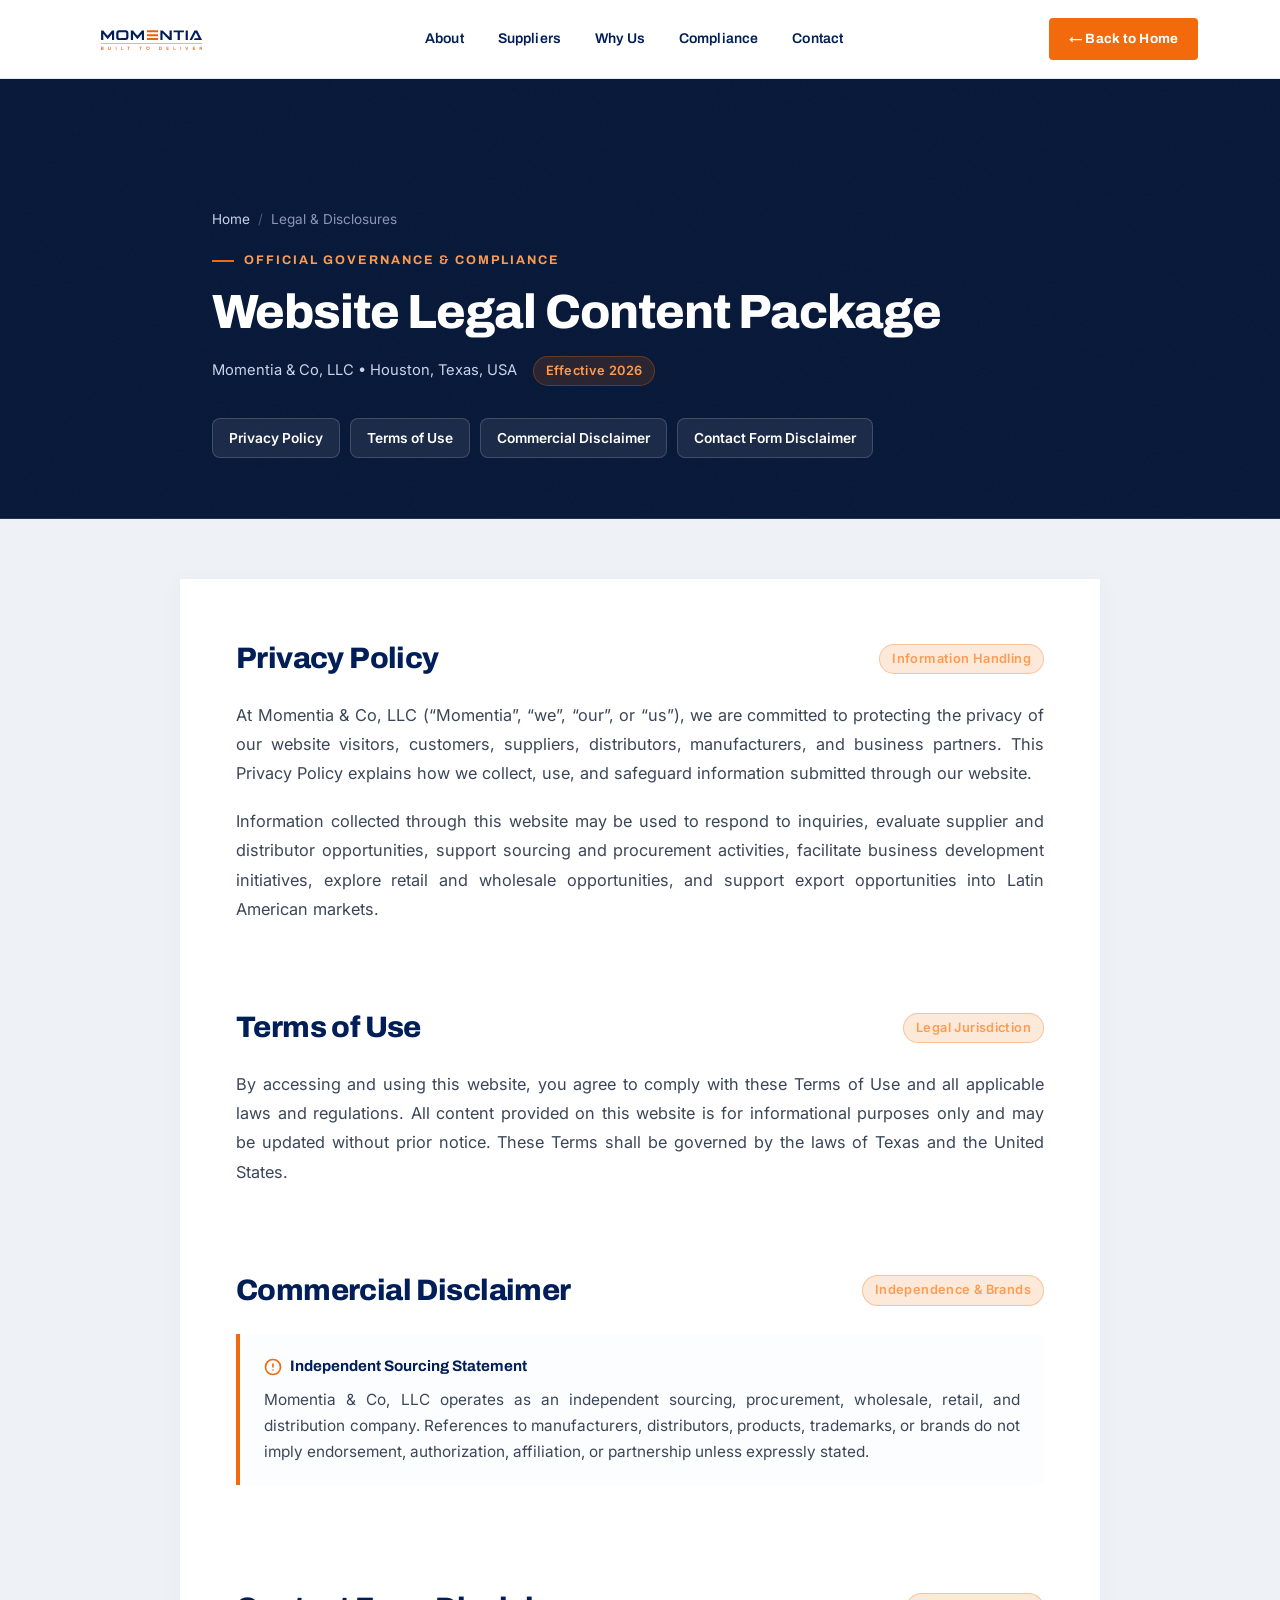
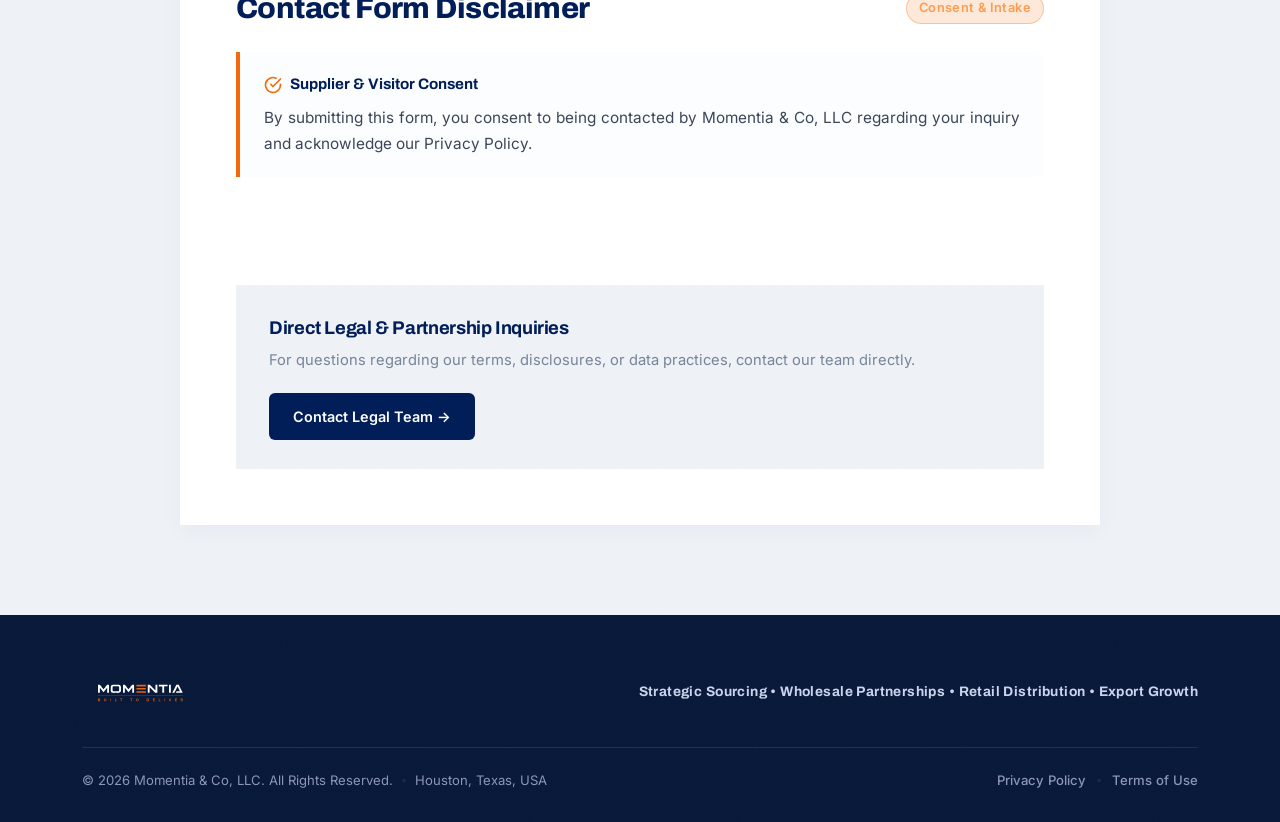
==== legal.html @ c792032f "feat: update branding to Momentia & Co, LLC, add legal portal, and refine intro/footer layout" ====
<!DOCTYPE html>
<html lang="en">
<head>
  <meta charset="UTF-8">
  <meta name="viewport" content="width=device-width, initial-scale=1.0">
  <title>Privacy Policy &amp; Terms of Use | Momentia &amp; Co, LLC</title>
  <meta name="description" content="Official Privacy Policy, Terms of Use, and Commercial Disclaimers for Momentia &amp; Co, LLC — Strategic Sourcing, Wholesale Partnerships, and Retail Distribution in Houston, Texas, USA.">
  <meta name="author" content="Momentia &amp; Co, LLC">
  <meta name="robots" content="index, follow">

  <!-- Favicons Multi-Resolución Anti-Caché -->
  <link rel="icon" type="image/x-icon" href="favicon.ico?v=3">
  <link rel="icon" type="image/png" sizes="32x32" href="assets/icons/favicon-32x32.png?v=3">
  <link rel="icon" type="image/png" sizes="16x16" href="assets/icons/favicon-16x16.png?v=3">
  <link rel="apple-touch-icon" sizes="180x180" href="assets/icons/apple-touch-icon.png?v=3">

  <!-- Tipografía Oficial Google Fonts -->
  <link rel="preconnect" href="https://fonts.googleapis.com">
  <link rel="preconnect" href="https://fonts.gstatic.com" crossorigin>
  <link href="https://fonts.googleapis.com/css2?family=Archivo:wght@500;600;700;800;900&family=Inter:wght@400;500;600;700&display=swap" rel="stylesheet">

  <!-- Estilos Modulares -->
  <link rel="stylesheet" href="css/main.css">
</head>
<body>

  <!-- ==================== CABECERA / NAVEGACIÓN ==================== -->
  <header id="header">
    <div class="nav">
      <a href="index.html" class="brand" aria-label="Momentia &amp; Co, LLC Home">
        <img class="brand-logo" src="assets/images/logo-momentia.svg" alt="Momentia &amp; Co, LLC — Built to Deliver" width="137" height="50">
      </a>

      <!-- Botón Hamburguesa para Móvil -->
      <button class="nav-toggle" aria-label="Toggle navigation menu" aria-expanded="false" aria-controls="primary-nav">
        <span class="nav-toggle-icon"></span>
      </button>

      <!-- Enlaces de Navegación -->
      <nav id="primary-nav" class="nav-links">
        <a href="index.html#about">About</a>
        <a href="index.html#suppliers">Suppliers</a>
        <a href="index.html#why">Why Us</a>
        <a href="index.html#compliance">Compliance</a>
        <a href="index.html#contact">Contact</a>
      </nav>

      <a href="index.html" class="nav-cta">&larr; Back to Home</a>
    </div>
  </header>

  <main>
    <!-- ==================== HERO LEGAL ==================== -->
    <section class="legal-hero">
      <div class="wrap legal-hero-inner">
        <div class="legal-breadcrumb">
          <a href="index.html">Home</a>
          <span class="sep">/</span>
          <span>Legal &amp; Disclosures</span>
        </div>

        <p class="eyebrow" style="color: #ff9b50;">Official Governance &amp; Compliance</p>
        <h1>Website Legal Content Package</h1>

        <div class="legal-hero-meta">
          <span>Momentia &amp; Co, LLC &bull; Houston, Texas, USA</span>
          <span class="legal-badge">Effective 2026</span>
        </div>

        <div class="legal-nav-pills" role="navigation" aria-label="Quick jump to legal sections">
          <a href="#privacy" class="legal-nav-pill">Privacy Policy</a>
          <a href="#terms" class="legal-nav-pill">Terms of Use</a>
          <a href="#commercial-disclaimer" class="legal-nav-pill">Commercial Disclaimer</a>
          <a href="#contact-disclaimer" class="legal-nav-pill">Contact Form Disclaimer</a>
        </div>
      </div>
    </section>

    <!-- ==================== CONTENIDO LEGAL ==================== -->
    <section class="legal-body">
      <div class="wrap">
        <article class="legal-card">

          <!-- 1. PRIVACY POLICY -->
          <div class="legal-section" id="privacy">
            <div class="legal-section-header">
              <h2>Privacy Policy</h2>
              <span class="legal-badge">Information Handling</span>
            </div>
            <p>At Momentia &amp; Co, LLC (&ldquo;Momentia&rdquo;, &ldquo;we&rdquo;, &ldquo;our&rdquo;, or &ldquo;us&rdquo;), we are committed to protecting the privacy of our website visitors, customers, suppliers, distributors, manufacturers, and business partners. This Privacy Policy explains how we collect, use, and safeguard information submitted through our website.</p>
            <p>Information collected through this website may be used to respond to inquiries, evaluate supplier and distributor opportunities, support sourcing and procurement activities, facilitate business development initiatives, explore retail and wholesale opportunities, and support export opportunities into Latin American markets.</p>
          </div>

          <!-- 2. TERMS OF USE -->
          <div class="legal-section" id="terms">
            <div class="legal-section-header">
              <h2>Terms of Use</h2>
              <span class="legal-badge">Legal Jurisdiction</span>
            </div>
            <p>By accessing and using this website, you agree to comply with these Terms of Use and all applicable laws and regulations. All content provided on this website is for informational purposes only and may be updated without prior notice. These Terms shall be governed by the laws of Texas and the United States.</p>
          </div>

          <!-- 3. COMMERCIAL DISCLAIMER -->
          <div class="legal-section" id="commercial-disclaimer">
            <div class="legal-section-header">
              <h2>Commercial Disclaimer</h2>
              <span class="legal-badge">Independence &amp; Brands</span>
            </div>
            <div class="legal-callout">
              <div class="legal-callout-title">
                <svg width="18" height="18" viewBox="0 0 24 24" fill="none" stroke="currentColor" stroke-width="2.2" stroke-linecap="round" stroke-linejoin="round" style="color: var(--orange);">
                  <circle cx="12" cy="12" r="10"></circle>
                  <line x1="12" y1="8" x2="12" y2="12"></line>
                  <line x1="12" y1="16" x2="12.01" y2="16"></line>
                </svg>
                Independent Sourcing Statement
              </div>
              <p>Momentia &amp; Co, LLC operates as an independent sourcing, procurement, wholesale, retail, and distribution company. References to manufacturers, distributors, products, trademarks, or brands do not imply endorsement, authorization, affiliation, or partnership unless expressly stated.</p>
            </div>
          </div>

          <!-- 4. CONTACT FORM DISCLAIMER -->
          <div class="legal-section" id="contact-disclaimer">
            <div class="legal-section-header">
              <h2>Contact Form Disclaimer</h2>
              <span class="legal-badge">Consent &amp; Intake</span>
            </div>
            <div class="legal-callout">
              <div class="legal-callout-title">
                <svg width="18" height="18" viewBox="0 0 24 24" fill="none" stroke="currentColor" stroke-width="2.2" stroke-linecap="round" stroke-linejoin="round" style="color: var(--orange);">
                  <path d="M22 11.08V12a10 10 0 1 1-5.93-9.14"></path>
                  <polyline points="22 4 12 14.01 9 11.01"></polyline>
                </svg>
                Supplier &amp; Visitor Consent
              </div>
              <p>By submitting this form, you consent to being contacted by Momentia &amp; Co, LLC regarding your inquiry and acknowledge our Privacy Policy.</p>
            </div>
          </div>

          <!-- Contact Box -->
          <div class="legal-contact-box">
            <div class="legal-contact-text">
              <h3>Direct Legal &amp; Partnership Inquiries</h3>
              <p>For questions regarding our terms, disclosures, or data practices, contact our team directly.</p>
            </div>
            <a href="mailto:partnerships@momentiallc.com" class="legal-contact-btn">
              Contact Legal Team &rarr;
            </a>
          </div>

        </article>
      </div>
    </section>
  </main>

  <!-- ==================== PIE DE PÁGINA ==================== -->
  <footer>
    <div class="wrap">
      <div class="footer-top">
        <a href="index.html" class="brand" aria-label="Momentia &amp; Co, LLC Home">
          <img class="brand-logo" src="assets/images/logo-momentia-white.svg" alt="Momentia &amp; Co, LLC — Built to Deliver" width="115" height="42">
        </a>
        <div class="footer-tag">Strategic Sourcing &bull; Wholesale Partnerships &bull; Retail Distribution &bull; Export Growth</div>
      </div>
      <div class="footer-bottom">
        <div class="footer-copy">
          <span>&copy; 2026 Momentia &amp; Co, LLC. All Rights Reserved.</span>
          <span class="footer-sep">&bull;</span>
          <span>Houston, Texas, USA</span>
        </div>
        <div class="footer-links">
          <a href="#privacy">Privacy Policy</a>
          <span class="footer-sep">&bull;</span>
          <a href="#terms">Terms of Use</a>
        </div>
      </div>
    </div>
  </footer>

  <!-- Script Modular ES6+ -->
  <script type="module" src="js/main.js"></script>
</body>
</html>
---- css/main.css ----
/**
 * main.css - Hoja de Estilos Maestra de Momentia & Co, LLC
 * Orquesta la arquitectura modular en orden de cascada y especificidad:
 * 1. Tokens y Variables
 * 2. Reset y Reglas Base
 * 3. Layout (Cabecera y Pie de Página)
 * 4. Componentes Específicos
 */

/* 1. Design Tokens */
@import url('variables.css');

/* 2. Reset y Base */
@import url('base.css');

/* 3. Layout */
@import url('layout/header.css');
@import url('layout/footer.css');

/* 4. Componentes */
@import url('components/hero.css');
@import url('components/intro.css');
@import url('components/about.css');
@import url('components/suppliers.css');
@import url('components/why.css');
@import url('components/leadership.css');
@import url('components/compliance.css');
@import url('components/contact.css');
@import url('components/legal.css');
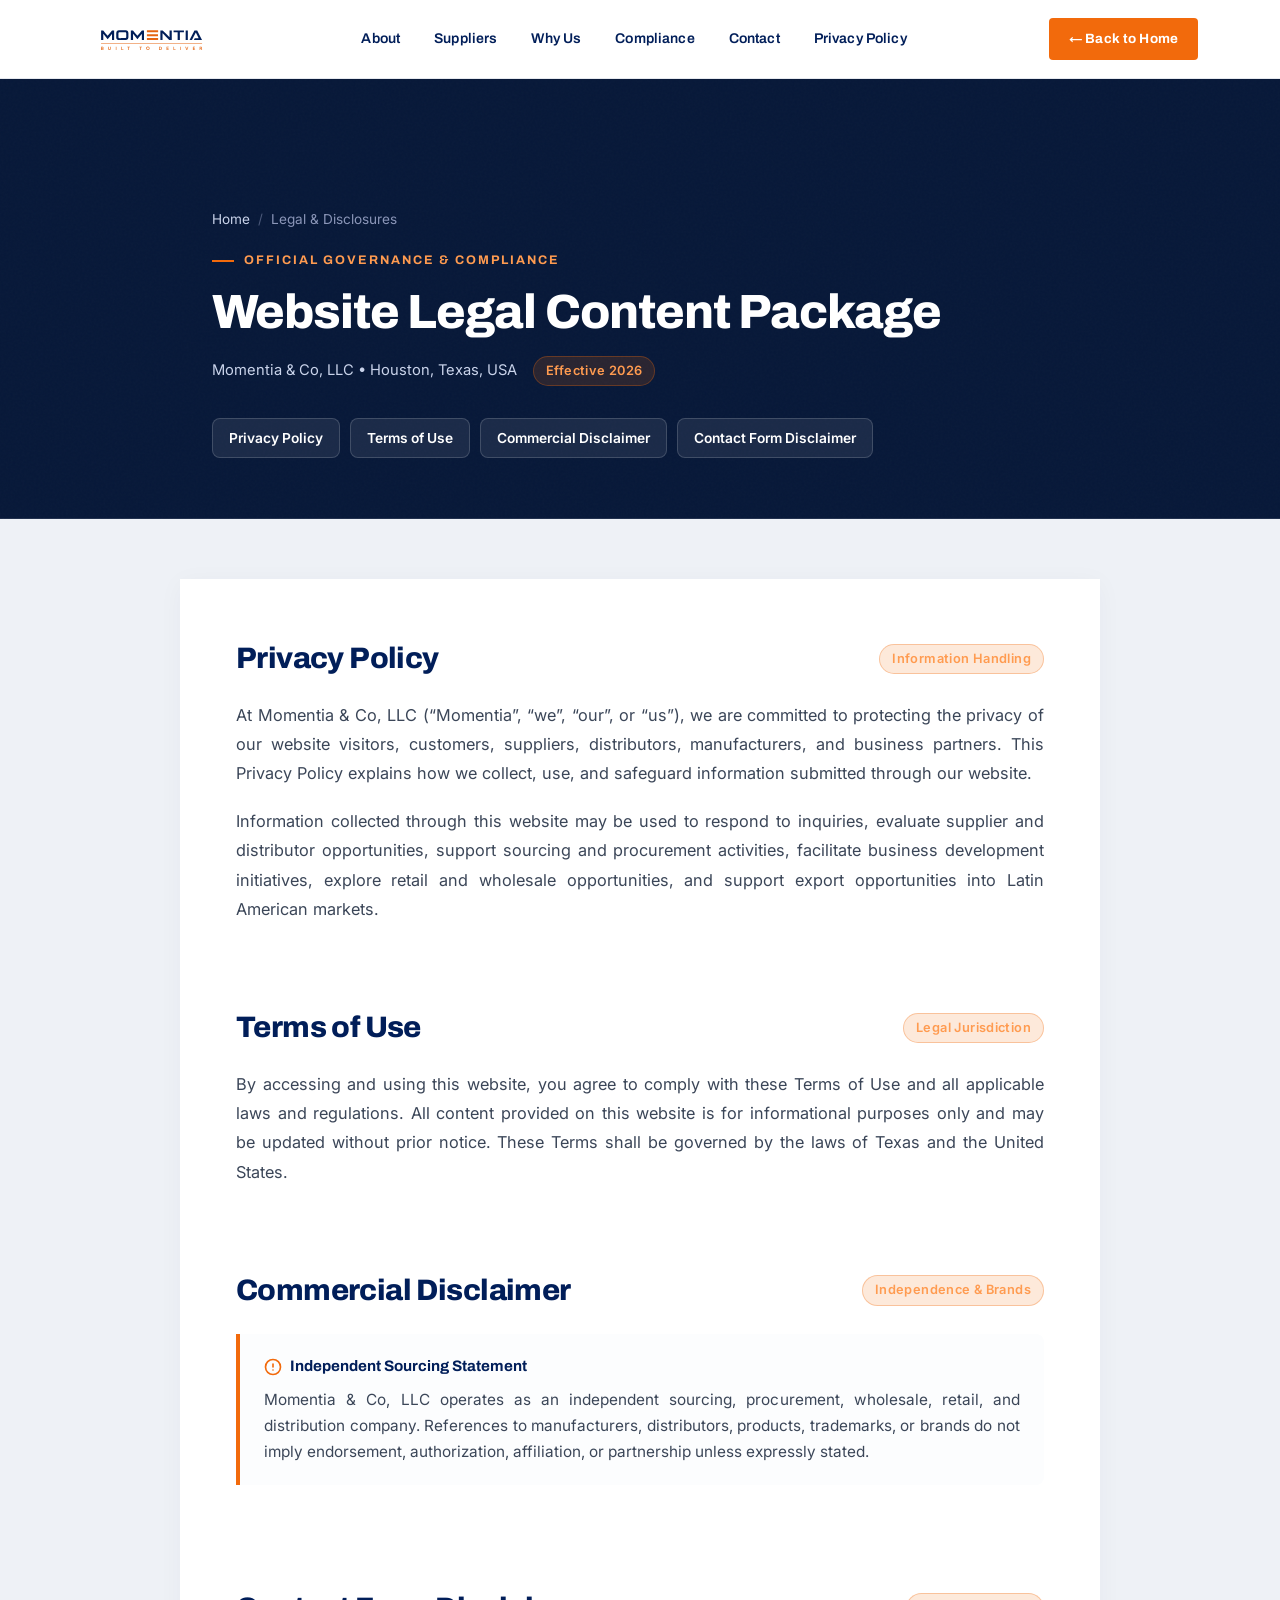
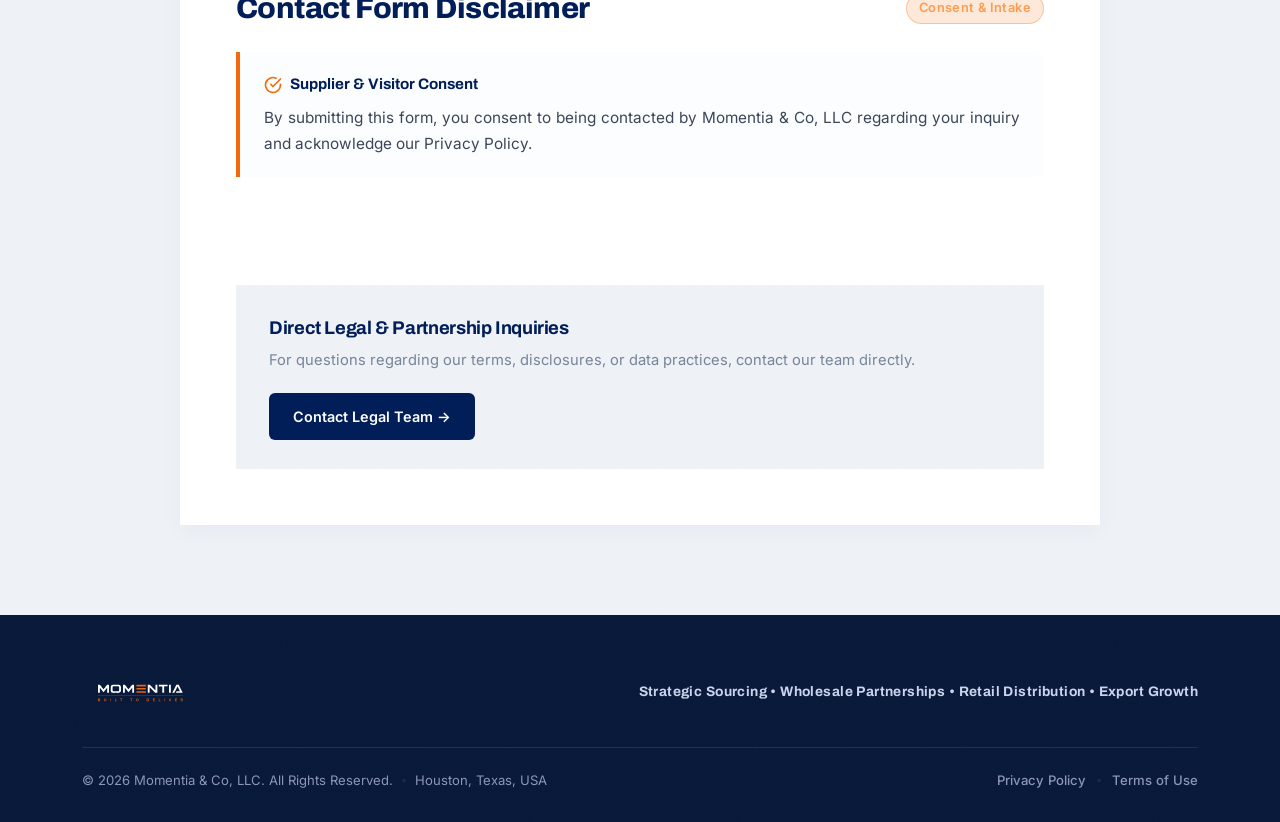
==== commit 7688f3ec: "feat: add Privacy Policy to header navigation, open legal portal from top, and stack mobile pills ve" ====
--- a/legal.html
+++ b/legal.html
@@ -43,6 +43,7 @@
         <a href="index.html#why">Why Us</a>
         <a href="index.html#compliance">Compliance</a>
         <a href="index.html#contact">Contact</a>
+        <a href="#privacy" class="active">Privacy Policy</a>
       </nav>
 
       <a href="index.html" class="nav-cta">&larr; Back to Home</a>
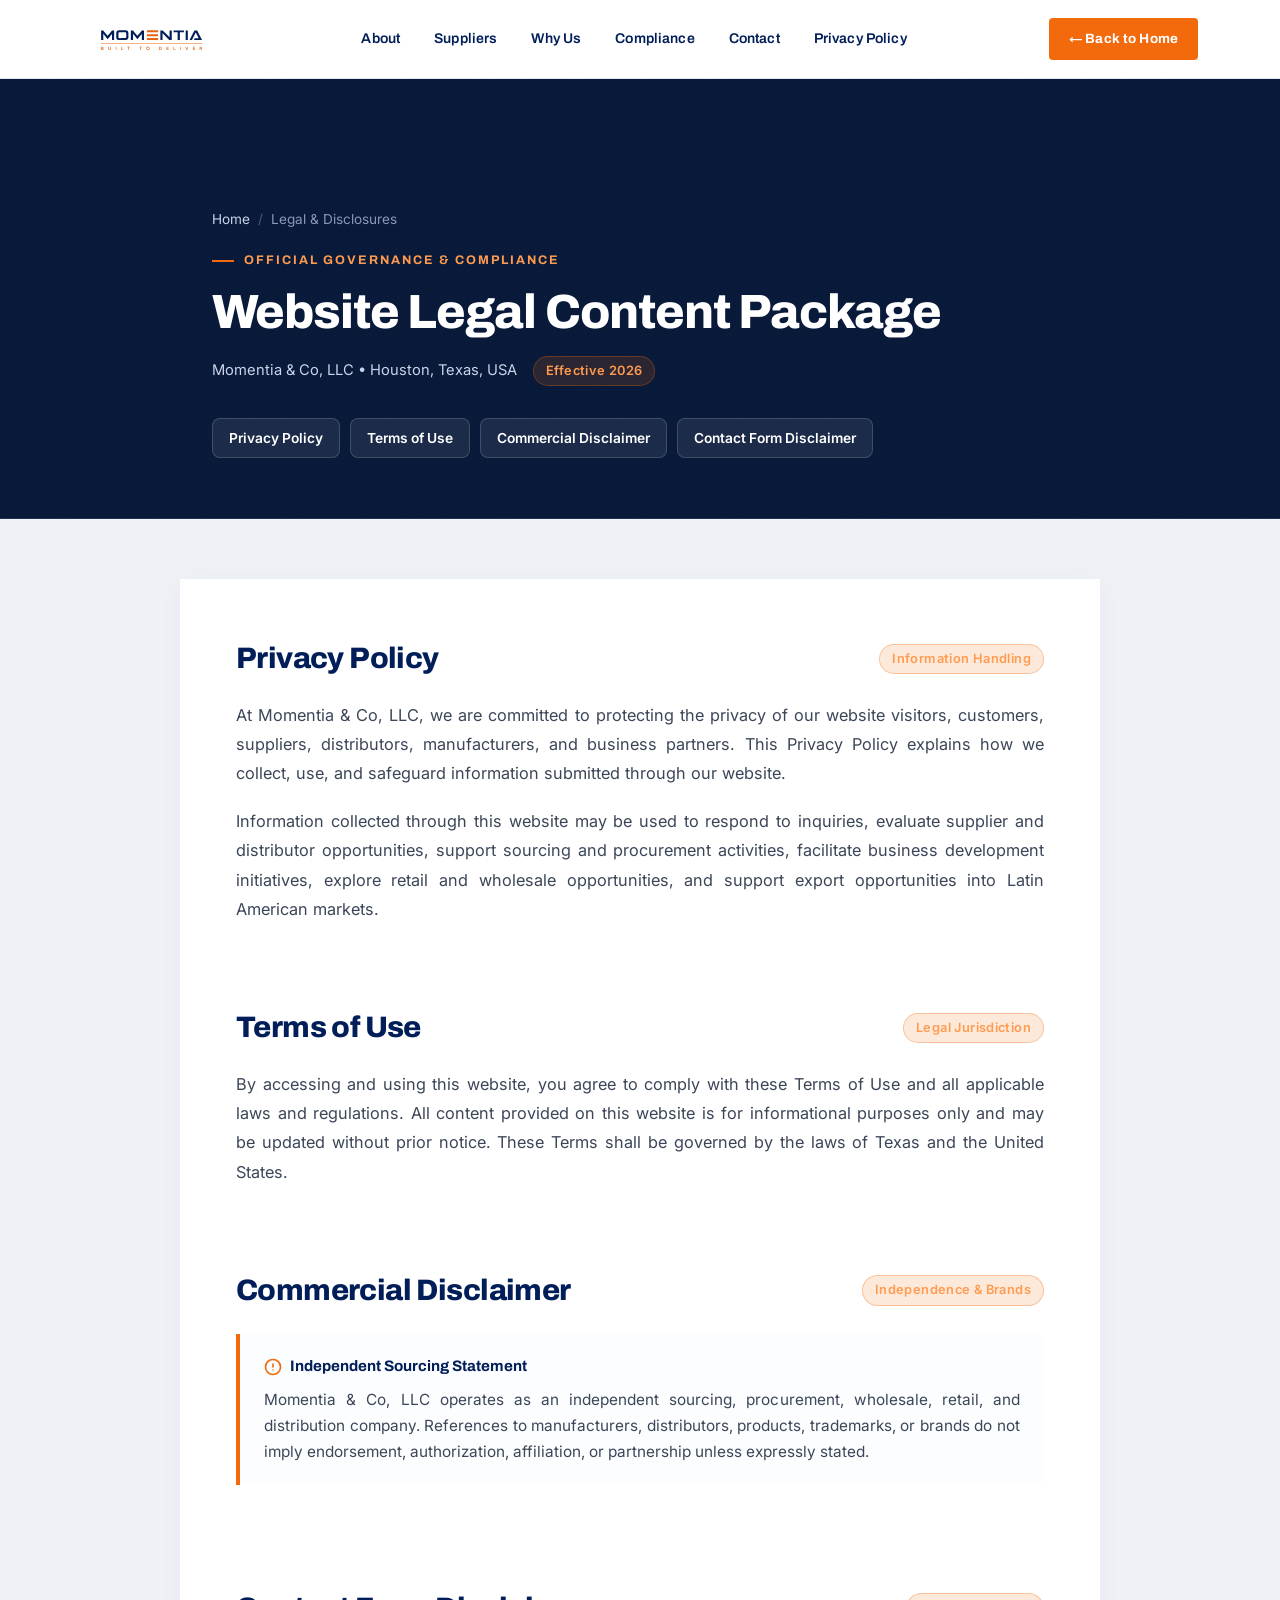
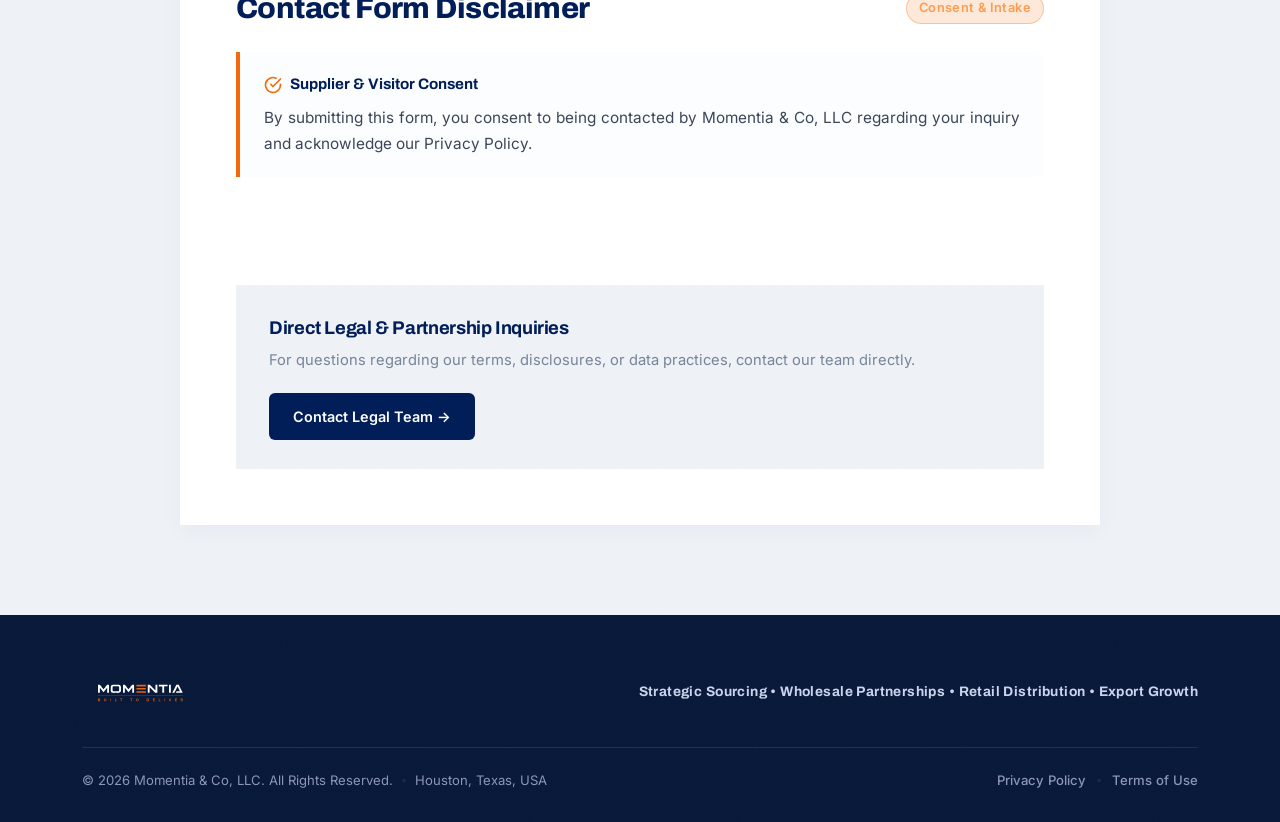
==== commit ffe9c459: "feat: add executive directory, update official contact to business@momentiaco.com, and refine distri" ====
--- a/legal.html
+++ b/legal.html
@@ -88,7 +88,7 @@
               <h2>Privacy Policy</h2>
               <span class="legal-badge">Information Handling</span>
             </div>
-            <p>At Momentia &amp; Co, LLC (&ldquo;Momentia&rdquo;, &ldquo;we&rdquo;, &ldquo;our&rdquo;, or &ldquo;us&rdquo;), we are committed to protecting the privacy of our website visitors, customers, suppliers, distributors, manufacturers, and business partners. This Privacy Policy explains how we collect, use, and safeguard information submitted through our website.</p>
+            <p>At Momentia &amp; Co, LLC, we are committed to protecting the privacy of our website visitors, customers, suppliers, distributors, manufacturers, and business partners. This Privacy Policy explains how we collect, use, and safeguard information submitted through our website.</p>
             <p>Information collected through this website may be used to respond to inquiries, evaluate supplier and distributor opportunities, support sourcing and procurement activities, facilitate business development initiatives, explore retail and wholesale opportunities, and support export opportunities into Latin American markets.</p>
           </div>
 
@@ -144,7 +144,7 @@
               <h3>Direct Legal &amp; Partnership Inquiries</h3>
               <p>For questions regarding our terms, disclosures, or data practices, contact our team directly.</p>
             </div>
-            <a href="mailto:partnerships@momentiallc.com" class="legal-contact-btn">
+            <a href="mailto:business@momentiaco.com" class="legal-contact-btn">
               Contact Legal Team &rarr;
             </a>
           </div>
--- a/css/main.css
+++ b/css/main.css
@@ -25,5 +25,6 @@
 @import url('components/why.css');
 @import url('components/leadership.css');
 @import url('components/compliance.css');
+@import url('components/directory.css');
 @import url('components/contact.css');
 @import url('components/legal.css');
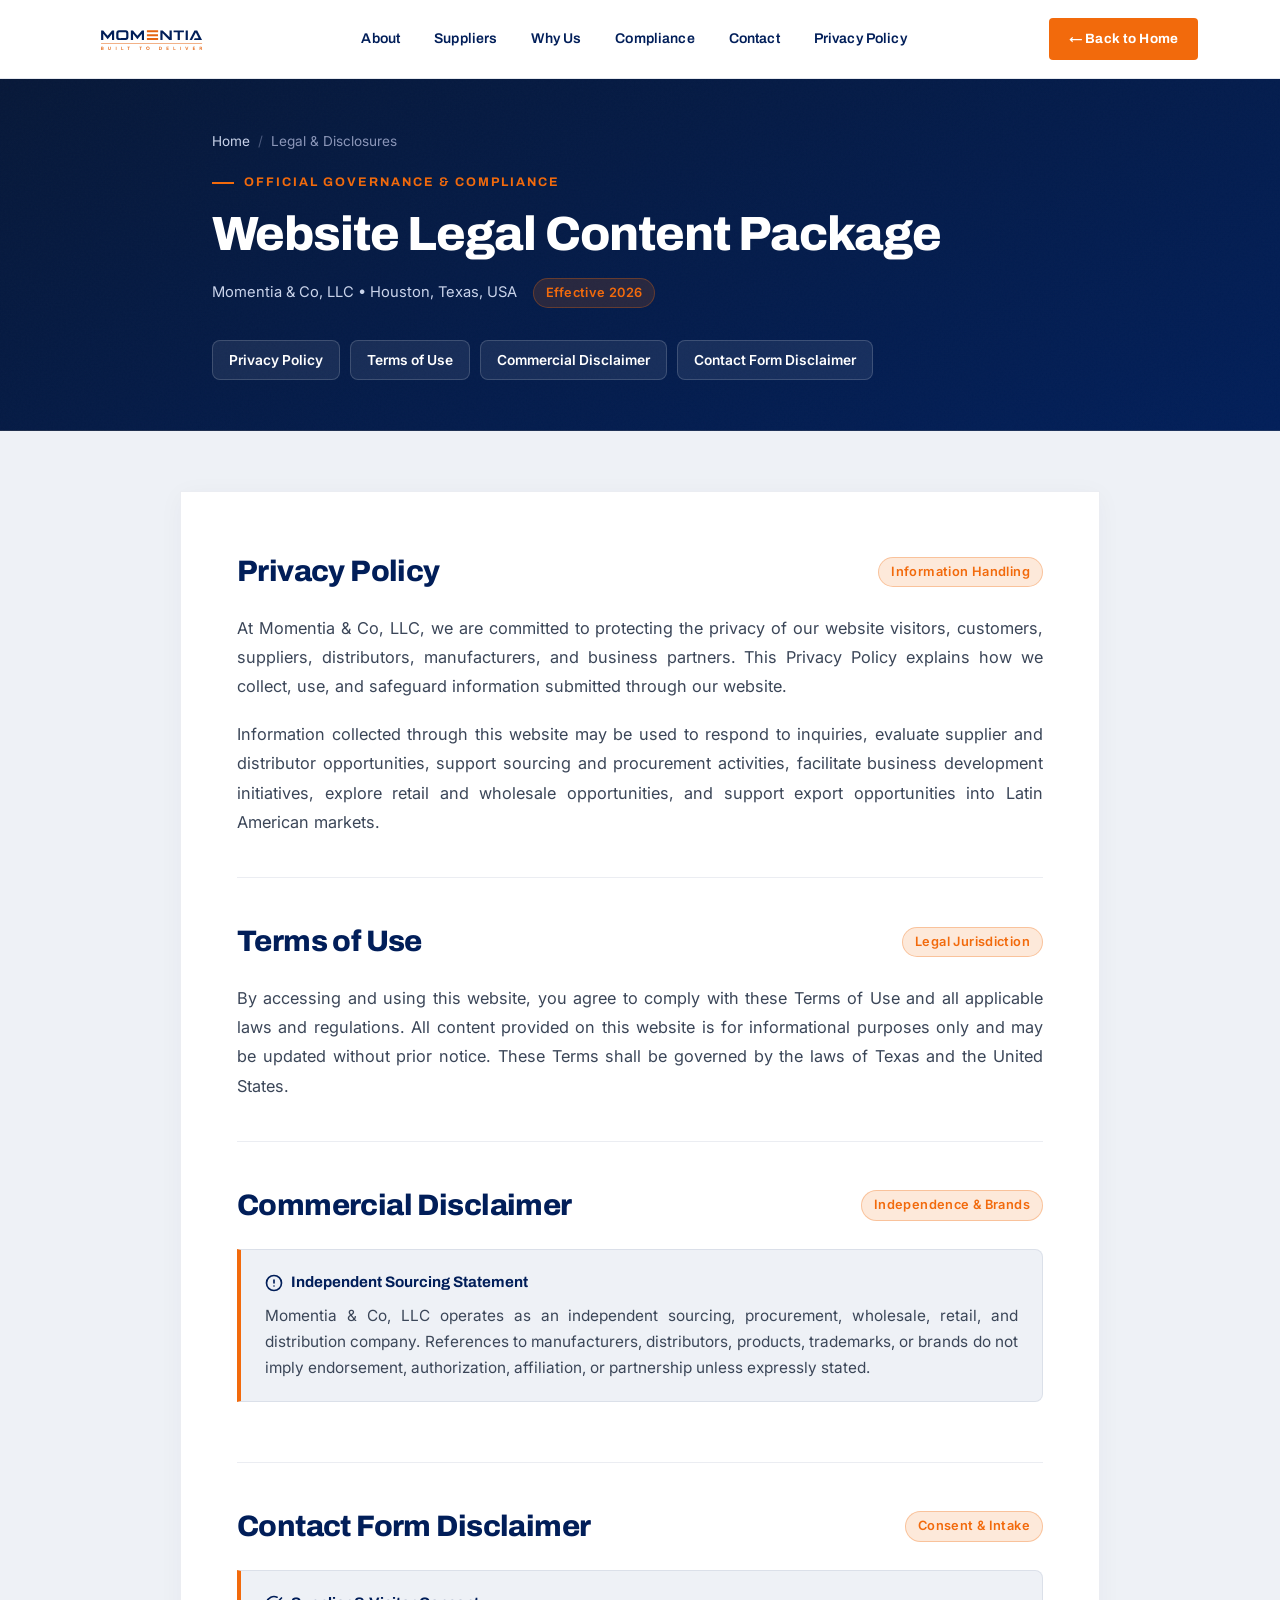
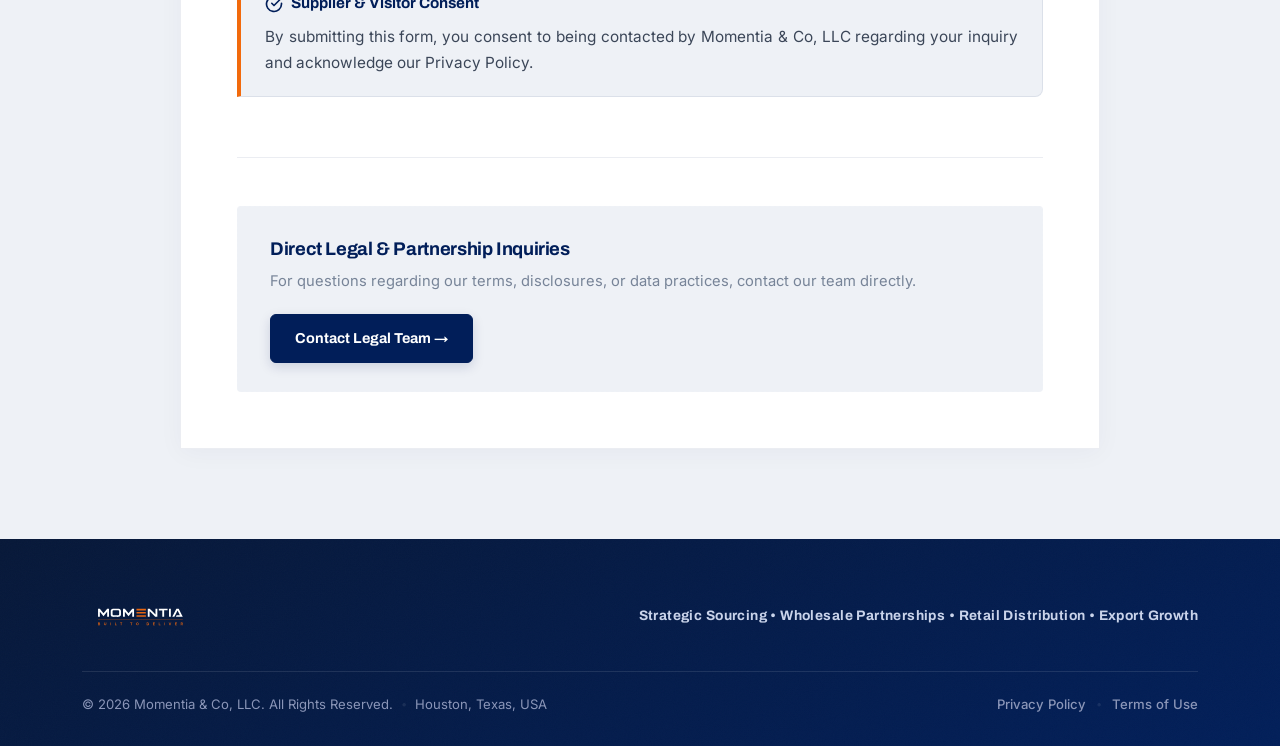
==== commit 66dd00d3: "feat(revision-b): resolve UI/UX observations, disable hyphenation, unify dark backgrounds, calibrate" ====
--- a/legal.html
+++ b/legal.html
@@ -20,7 +20,7 @@
   <link href="https://fonts.googleapis.com/css2?family=Archivo:wght@500;600;700;800;900&family=Inter:wght@400;500;600;700&display=swap" rel="stylesheet">
 
   <!-- Estilos Modulares -->
-  <link rel="stylesheet" href="css/main.css">
+  <link rel="stylesheet" href="css/main.css?v=20261021">
 </head>
 <body>
 
@@ -60,7 +60,7 @@
           <span>Legal &amp; Disclosures</span>
         </div>
 
-        <p class="eyebrow" style="color: #ff9b50;">Official Governance &amp; Compliance</p>
+        <p class="eyebrow">Official Governance &amp; Compliance</p>
         <h1>Website Legal Content Package</h1>
 
         <div class="legal-hero-meta">
@@ -109,7 +109,7 @@
             </div>
             <div class="legal-callout">
               <div class="legal-callout-title">
-                <svg width="18" height="18" viewBox="0 0 24 24" fill="none" stroke="currentColor" stroke-width="2.2" stroke-linecap="round" stroke-linejoin="round" style="color: var(--orange);">
+                <svg width="18" height="18" viewBox="0 0 24 24" fill="none" stroke="currentColor" stroke-width="2.2" stroke-linecap="round" stroke-linejoin="round">
                   <circle cx="12" cy="12" r="10"></circle>
                   <line x1="12" y1="8" x2="12" y2="12"></line>
                   <line x1="12" y1="16" x2="12.01" y2="16"></line>
@@ -128,7 +128,7 @@
             </div>
             <div class="legal-callout">
               <div class="legal-callout-title">
-                <svg width="18" height="18" viewBox="0 0 24 24" fill="none" stroke="currentColor" stroke-width="2.2" stroke-linecap="round" stroke-linejoin="round" style="color: var(--orange);">
+                <svg width="18" height="18" viewBox="0 0 24 24" fill="none" stroke="currentColor" stroke-width="2.2" stroke-linecap="round" stroke-linejoin="round">
                   <path d="M22 11.08V12a10 10 0 1 1-5.93-9.14"></path>
                   <polyline points="22 4 12 14.01 9 11.01"></polyline>
                 </svg>
@@ -144,7 +144,7 @@
               <h3>Direct Legal &amp; Partnership Inquiries</h3>
               <p>For questions regarding our terms, disclosures, or data practices, contact our team directly.</p>
             </div>
-            <a href="mailto:business@momentiaco.com" class="legal-contact-btn">
+            <a href="mailto:business@momentiaco.com" class="legal-contact-btn" target="_blank" rel="noopener noreferrer">
               Contact Legal Team &rarr;
             </a>
           </div>
@@ -179,6 +179,6 @@
   </footer>
 
   <!-- Script Modular ES6+ -->
-  <script type="module" src="js/main.js"></script>
+  <script src="js/main.js" defer></script>
 </body>
 </html>
